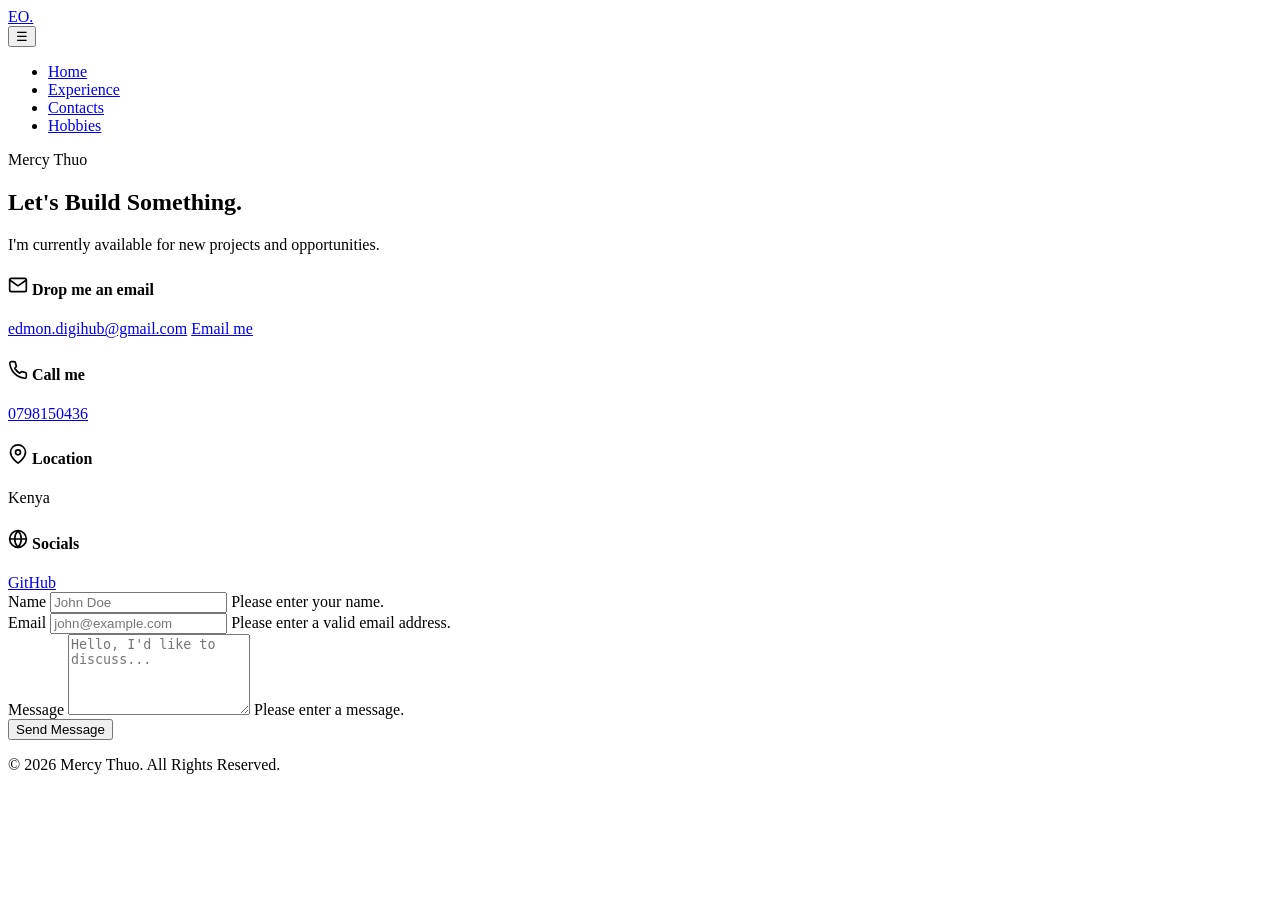
==== contacts.html @ 96110d93 "Copy portfolio page contacts.html" ====
<!DOCTYPE html>
<html lang="en" data-theme="light">

<head>
    <meta charset="UTF-8">
    <meta name="viewport" content="width=device-width, initial-scale=1.0">
   <title>Contacts</title>
    <link rel="stylesheet" href="style.css">
   </head>
        <body>
            <header>
        <nav>
            <!-- LOGO -->
            <div class="logo">
                <a href="index.html">EO.</a>
            </div>

            <!-- DESKTOP NAVIGATION -->
            <button class="menu-button" aria-label="Toggle navigation menu" aria-expanded="false">&#9776;</button>
            <ul class="nav-links">
                <li><a href="index.html">Home</a></li>

                <li><a href="experience.html">Experience</a></li>

                <li><a href="contacts.html">Contacts</a></li>
                <li><a href="hobbies.html">Hobbies</a></li>
            </ul>

        </nav>
    </header>
    <div class="site-name-banner" aria-label="Mercy Thuo">
        <p>Mercy Thuo</p>
    </div>

        <section id="contact" class="contact">
            <div class="section-header">
                <h2>Let's Build Something.</h2>
                <p>I'm currently available for new projects and opportunities.</p>
            </div>

            <div class="contact-container">
                <!-- CONTACT INFO -->
                <div class="contact-info">
                    <div class="info-card">
                        <h4>
                            <svg width="20" height="20" viewBox="0 0 24 24" fill="none" stroke="currentColor" stroke-width="2" stroke-linecap="round" stroke-linejoin="round"><path d="M4 4h16c1.1 0 2 .9 2 2v12c0 1.1-.9 2-2 2H4c-1.1 0-2-.9-2-2V6c0-1.1.9-2 2-2z"></path><polyline points="22,6 12,13 2,6"></polyline></svg>
                            Drop me an email
                        </h4>
                        <a href="mailto:edmon.digihub@gmail.com" class="contact-link">edmon.digihub@gmail.com</a>
                        <a href="mailto:edmon.digihub@gmail.com" class="btn btn-primary email-me">Email me</a>
                    </div>
                    <div class="info-card">
                        <h4>
                            <svg width="20" height="20" viewBox="0 0 24 24" fill="none" stroke="currentColor" stroke-width="2" stroke-linecap="round" stroke-linejoin="round"><path d="M22 16.92v3a2 2 0 0 1-2.18 2 19.79 19.79 0 0 1-8.63-3.07 19.5 19.5 0 0 1-6-6 19.79 19.79 0 0 1-3.07-8.67A2 2 0 0 1 4.11 2h3a2 2 0 0 1 2 1.72 12.84 12.84 0 0 0 .7 2.81 2 2 0 0 1-.45 2.11L8.09 9.91a16 16 0 0 0 6 6l1.27-1.27a2 2 0 0 1 2.11-.45 12.84 12.84 0 0 0 2.81.7A2 2 0 0 1 22 16.92z"></path></svg>
                            Call me
                        </h4>
                        <a href="tel:+254798150436" class="contact-link">0798150436</a>
                    </div>
                    <div class="info-card">
                        <h4>
                            <svg width="20" height="20" viewBox="0 0 24 24" fill="none" stroke="currentColor" stroke-width="2" stroke-linecap="round" stroke-linejoin="round"><path d="M21 10c0 7-9 13-9 13s-9-6-9-13a9 9 0 0 1 18 0z"></path><circle cx="12" cy="10" r="3"></circle></svg>
                            Location
                        </h4>
                        <p class="contact-text">Kenya</p>
                    </div>
                    <div class="info-card">
                        <h4>
                            <svg width="20" height="20" viewBox="0 0 24 24" fill="none" stroke="currentColor" stroke-width="2" stroke-linecap="round" stroke-linejoin="round"><circle cx="12" cy="12" r="10"></circle><line x1="2" y1="12" x2="22" y2="12"></line><path d="M12 2a15.3 15.3 0 0 1 4 10 15.3 15.3 0 0 1-4 10 15.3 15.3 0 0 1-4-10 15.3 15.3 0 0 1 4-10z"></path></svg>
                            Socials
                        </h4>
                        <div class="social-links">
                            <a href="https://github.com/edm-ond" target="_blank" rel="noopener noreferrer">GitHub</a>

                        </div>
                    </div>
                </div>

                <!-- CONTACT FORM -->
                <div class="contact-form-container">
                    <form id="contact-form" class="contact-form" novalidate>
                        <div class="form-group">
                            <label for="name">Name</label>
                            <input type="text" id="name" name="name" required placeholder="John Doe">
                            <span class="error-msg" id="name-error">Please enter your name.</span>
                        </div>
                        <div class="form-group">
                            <label for="email">Email</label>
                            <input type="email" id="email" name="email" required placeholder="john@example.com">
                            <span class="error-msg" id="email-error">Please enter a valid email address.</span>
                        </div>
                        <div class="form-group">
                            <label for="message">Message</label>
                            <textarea id="message" name="message" rows="5" required placeholder="Hello, I'd like to discuss..."></textarea>
                            <span class="error-msg" id="message-error">Please enter a message.</span>
                        </div>
                        <button type="submit" class="btn btn-primary">Send Message</button>
                        <p id="form-status" class="form-status"></p>
                    </form>
                </div>
            </div>
             </section>

    <footer>
        <div class="footer-bottom">
            <p>&copy; 2026 Mercy Thuo. All Rights Reserved.</p>
        </div>
    </footer>

             <script src="script.js"></script>
             </body>
</html>
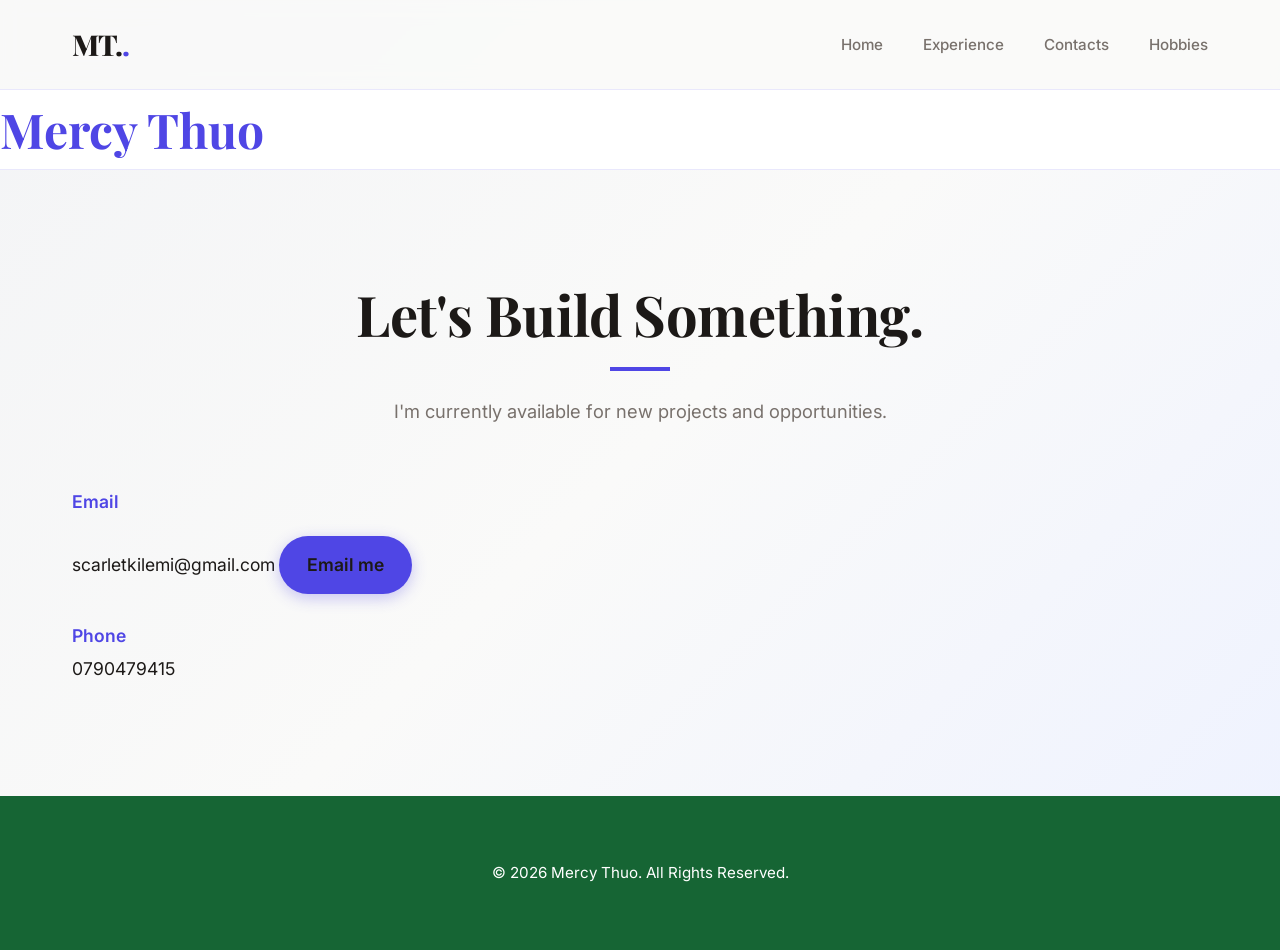
==== commit b88fcb01: "Personalize Mercy portfolio" ====
--- a/contacts.html
+++ b/contacts.html
@@ -12,7 +12,7 @@
         <nav>
             <!-- LOGO -->
             <div class="logo">
-                <a href="index.html">EO.</a>
+                <a href="index.html">MT.</a>
             </div>
 
             <!-- DESKTOP NAVIGATION -->
@@ -42,60 +42,14 @@
                 <!-- CONTACT INFO -->
                 <div class="contact-info">
                     <div class="info-card">
-                        <h4>
-                            <svg width="20" height="20" viewBox="0 0 24 24" fill="none" stroke="currentColor" stroke-width="2" stroke-linecap="round" stroke-linejoin="round"><path d="M4 4h16c1.1 0 2 .9 2 2v12c0 1.1-.9 2-2 2H4c-1.1 0-2-.9-2-2V6c0-1.1.9-2 2-2z"></path><polyline points="22,6 12,13 2,6"></polyline></svg>
-                            Drop me an email
-                        </h4>
-                        <a href="mailto:edmon.digihub@gmail.com" class="contact-link">edmon.digihub@gmail.com</a>
-                        <a href="mailto:edmon.digihub@gmail.com" class="btn btn-primary email-me">Email me</a>
+                        <h4>Email</h4>
+                        <a href="mailto:scarletkilemi@gmail.com" class="contact-link">scarletkilemi@gmail.com</a>
+                        <a href="mailto:scarletkilemi@gmail.com" class="btn btn-primary email-me">Email me</a>
                     </div>
                     <div class="info-card">
-                        <h4>
-                            <svg width="20" height="20" viewBox="0 0 24 24" fill="none" stroke="currentColor" stroke-width="2" stroke-linecap="round" stroke-linejoin="round"><path d="M22 16.92v3a2 2 0 0 1-2.18 2 19.79 19.79 0 0 1-8.63-3.07 19.5 19.5 0 0 1-6-6 19.79 19.79 0 0 1-3.07-8.67A2 2 0 0 1 4.11 2h3a2 2 0 0 1 2 1.72 12.84 12.84 0 0 0 .7 2.81 2 2 0 0 1-.45 2.11L8.09 9.91a16 16 0 0 0 6 6l1.27-1.27a2 2 0 0 1 2.11-.45 12.84 12.84 0 0 0 2.81.7A2 2 0 0 1 22 16.92z"></path></svg>
-                            Call me
-                        </h4>
-                        <a href="tel:+254798150436" class="contact-link">0798150436</a>
+                        <h4>Phone</h4>
+                        <a href="tel:0790479415" class="contact-link">0790479415</a>
                     </div>
-                    <div class="info-card">
-                        <h4>
-                            <svg width="20" height="20" viewBox="0 0 24 24" fill="none" stroke="currentColor" stroke-width="2" stroke-linecap="round" stroke-linejoin="round"><path d="M21 10c0 7-9 13-9 13s-9-6-9-13a9 9 0 0 1 18 0z"></path><circle cx="12" cy="10" r="3"></circle></svg>
-                            Location
-                        </h4>
-                        <p class="contact-text">Kenya</p>
-                    </div>
-                    <div class="info-card">
-                        <h4>
-                            <svg width="20" height="20" viewBox="0 0 24 24" fill="none" stroke="currentColor" stroke-width="2" stroke-linecap="round" stroke-linejoin="round"><circle cx="12" cy="12" r="10"></circle><line x1="2" y1="12" x2="22" y2="12"></line><path d="M12 2a15.3 15.3 0 0 1 4 10 15.3 15.3 0 0 1-4 10 15.3 15.3 0 0 1-4-10 15.3 15.3 0 0 1 4-10z"></path></svg>
-                            Socials
-                        </h4>
-                        <div class="social-links">
-                            <a href="https://github.com/edm-ond" target="_blank" rel="noopener noreferrer">GitHub</a>
-
-                        </div>
-                    </div>
-                </div>
-
-                <!-- CONTACT FORM -->
-                <div class="contact-form-container">
-                    <form id="contact-form" class="contact-form" novalidate>
-                        <div class="form-group">
-                            <label for="name">Name</label>
-                            <input type="text" id="name" name="name" required placeholder="John Doe">
-                            <span class="error-msg" id="name-error">Please enter your name.</span>
-                        </div>
-                        <div class="form-group">
-                            <label for="email">Email</label>
-                            <input type="email" id="email" name="email" required placeholder="john@example.com">
-                            <span class="error-msg" id="email-error">Please enter a valid email address.</span>
-                        </div>
-                        <div class="form-group">
-                            <label for="message">Message</label>
-                            <textarea id="message" name="message" rows="5" required placeholder="Hello, I'd like to discuss..."></textarea>
-                            <span class="error-msg" id="message-error">Please enter a message.</span>
-                        </div>
-                        <button type="submit" class="btn btn-primary">Send Message</button>
-                        <p id="form-status" class="form-status"></p>
-                    </form>
                 </div>
             </div>
              </section>
--- a/style.css
+++ b/style.css
@@ -0,0 +1,825 @@
+/* =========================================
+   MERCY THUO | NEW PREMIUM LOOK
+========================================= */
+
+@import url('https://fonts.googleapis.com/css2?family=Inter:wght@400;500;600&family=Playfair+Display:wght@600;700;800&display=swap');
+
+/* =========================================
+   ROOT VARIABLES (THEMING)
+========================================= */
+:root {
+    /* Indigo / Violet Theme Colors */
+    --primary: #4F46E5; /* Indigo 600 */
+    --primary-dark: #3730A3; /* Indigo 800 */
+    --primary-light: #818CF8; /* Indigo 400 */
+    --cyan: #F43F5E; /* Rose accent */
+
+    /* Light Theme (Default) */
+    --background: #FAFAF9; /* Warm off-white */
+    --background-grad: linear-gradient(135deg, #F3F4F6 0%, #FAFAF9 50%, #EEF2FF 100%);
+    --surface: #FFFFFF;
+    --surface-light: #F5F5F4;
+    --text: #1C1917; /* Very dark stone */
+    --text-muted: #78716C;
+    --border: transparent; /* Removing hard borders for a cleaner look */
+    --shadow-sm: 0 4px 20px rgba(0,0,0,0.03);
+    --shadow-md: 0 8px 30px rgba(0,0,0,0.06);
+    --shadow-lg: 0 15px 40px rgba(0,0,0,0.08);
+
+    /* Misc */
+    --radius: 16px;
+}
+
+[data-theme="dark"] {
+    /* Deep rich dark theme */
+    --background: #09090B; /* Zinc 950 */
+    --background-grad: linear-gradient(135deg, #18181B 0%, #09090B 50%, #1E1B4B 100%);
+    --surface: #18181B; /* Zinc 900 */
+    --surface-light: #27272A; /* Zinc 800 */
+    --text: #FAFAFA;
+    --text-muted: #A1A1AA;
+    --border: transparent;
+    --shadow-sm: 0 4px 20px rgba(0,0,0,0.4);
+    --shadow-md: 0 8px 30px rgba(0,0,0,0.6);
+    --shadow-lg: 0 15px 40px rgba(0,0,0,0.8);
+}
+
+/* =========================================
+   RESET & BASE
+========================================= */
+* {
+    margin: 0;
+    padding: 0;
+    box-sizing: border-box;
+}
+
+button:focus {
+    outline: none;
+}
+
+html {
+    scroll-behavior: auto;
+    scroll-padding-top: 90px;
+}
+
+body {
+    font-family: 'Inter', sans-serif;
+    background-color: var(--background);
+    background-image: var(--background-grad);
+    background-attachment: fixed;
+    color: var(--text);
+    line-height: 1.7;
+}
+
+img {
+    max-width: 100%;
+    display: block;
+}
+
+ul {
+    list-style: none;
+}
+
+a {
+    text-decoration: none;
+    color: inherit;
+}
+
+/* =========================================
+   TYPOGRAPHY
+========================================= */
+h1, h2, h3, h4, h5, h6 {
+    font-family: 'Playfair Display', serif; /* Elegant Serif for headings */
+    font-weight: 700;
+    line-height: 1.15;
+    color: var(--text);
+}
+
+.section-header {
+    margin-bottom: 4rem;
+    text-align: center;
+}
+
+.section-header h2 {
+    font-size: clamp(2.5rem, 5vw, 3.5rem);
+    letter-spacing: -0.01em;
+}
+
+.section-header h2::after {
+    content: "";
+    display: block;
+    width: 60px;
+    height: 4px;
+    background: var(--primary);
+    margin: 20px auto 0;
+}
+
+.section-header p {
+    color: var(--text-muted);
+    margin-top: 1.5rem;
+    font-size: 1.15rem;
+    line-height: 1.8;
+}
+
+/* =========================================
+   BUTTONS
+========================================= */
+.btn {
+    display: inline-flex;
+    align-items: center;
+    justify-content: center;
+    padding: 14px 28px;
+    border-radius: 999px; /* Pill shaped buttons */
+    font-weight: 600;
+    font-size: 0.95rem;
+    cursor: pointer;
+    border: none;
+}
+
+.btn-primary {
+    background-color: var(--primary);
+    color: #FFFFFF;
+    box-shadow: 0 4px 15px rgba(79, 70, 229, 0.3);
+}
+
+.btn-outline {
+    background-color: var(--surface);
+    color: var(--text);
+    box-shadow: var(--shadow-sm);
+}
+
+.btn-text {
+    background-color: transparent;
+    color: var(--primary);
+    padding: 14px 20px;
+}
+
+.btn-small {
+    padding: 10px 20px;
+    font-size: 0.85rem;
+    border-radius: 999px;
+    background-color: var(--primary);
+    color: #FFFFFF;
+}
+
+.btn-small.btn-outline {
+    background-color: var(--surface-light);
+    color: var(--text);
+}
+
+/* =========================================
+   HEADER & NAVIGATION
+========================================= */
+header {
+    position: sticky;
+    top: 0;
+    z-index: 1000;
+    background-color: rgba(250, 250, 249, 0.9);
+    backdrop-filter: blur(10px);
+}
+
+[data-theme="dark"] header {
+    background-color: rgba(9, 9, 11, 0.9);
+}
+
+nav {
+    max-width: 1200px;
+    margin: 0 auto;
+    padding: 1.25rem 2rem;
+    display: flex;
+    justify-content: space-between;
+    align-items: center;
+}
+
+.logo a {
+    font-family: 'Playfair Display', serif;
+    font-size: 1.8rem;
+    font-weight: 800;
+    letter-spacing: -0.05em;
+    color: var(--text);
+}
+
+.logo a::after {
+    content: ".";
+    color: var(--primary);
+}
+
+.nav-links {
+    display: flex;
+    align-items: center;
+    gap: 2.5rem;
+}
+
+.nav-links a {
+    font-size: 0.95rem;
+    font-weight: 500;
+    color: var(--text-muted);
+}
+
+.nav-links a.active {
+    color: var(--primary);
+    font-weight: 600;
+}
+
+.nav-download-btn {
+    padding: 10px 20px;
+    background-color: var(--primary);
+    border-radius: 999px;
+    color: #FFF !important;
+}
+
+.nav-controls {
+    display: flex;
+    align-items: center;
+    gap: 1.5rem;
+}
+
+.theme-toggle {
+    background: transparent;
+    border: none;
+    font-size: 1.25rem;
+    cursor: pointer;
+    color: var(--text);
+    display: flex;
+    align-items: center;
+    justify-content: center;
+    width: 40px;
+    height: 40px;
+}
+
+.menu-button {
+    display: none;
+    background: transparent;
+    border: none;
+    color: var(--text);
+    font-size: 1.5rem;
+    cursor: pointer;
+}
+
+
+/* =========================================
+   SITE NAME BANNER
+========================================= */
+.site-name-banner {
+    overflow: hidden;
+    white-space: nowrap;
+    padding: 0.75rem 0;
+    background-color: var(--surface);
+    border-top: 1px solid rgba(79, 70, 229, 0.12);
+    border-bottom: 1px solid rgba(79, 70, 229, 0.12);
+}
+
+.site-name-banner p {
+    display: inline-block;
+    margin: 0;
+    font-family: 'Playfair Display', serif;
+    font-size: 48px;
+    font-weight: 700;
+    line-height: 1.15;
+    color: var(--primary);
+    animation: name-slide 10s ease-in-out infinite alternate;
+}
+
+@keyframes name-slide {
+    from { transform: translateX(0); }
+    to { transform: translateX(calc(100vw - 100%)); }
+}
+
+/* =========================================
+   HOBBIES PAGE
+========================================= */
+.hobbies-page {
+    background-color: #eaf6ff;
+    background-image: none;
+}
+
+.hobbies-content {
+    max-width: 760px;
+    margin: 0 auto;
+    padding: 2.5rem;
+    background: rgba(255, 255, 255, 0.78);
+    border-radius: var(--radius);
+    box-shadow: var(--shadow-sm);
+}
+
+.hobbies-content h2 {
+    margin-top: 2rem;
+    font-size: 1.5rem;
+}
+
+.hobbies-content h2:first-child { margin-top: 0; }
+
+.hobby-list {
+    margin: 1rem 0 0;
+    padding-left: 1.5rem;
+}
+
+.hobby-list li { margin-bottom: 0.85rem; }
+.hobby-list-ordered { list-style: decimal; }
+.hobby-list-unordered { list-style: disc; }
+.suggestion-label, .hobby-note { color: var(--text-muted); font-family: 'Inter', sans-serif; font-size: 0.95rem; }
+.hobby-note { margin-top: 0.75rem; }
+.email-me { margin-top: 1rem; }
+
+@media (prefers-reduced-motion: reduce) {
+    .site-name-banner p { animation: none; }
+}
+
+/* =========================================
+   LAYOUT SECTIONS
+========================================= */
+section {
+    max-width: 1200px;
+    margin: 0 auto;
+    padding: 7rem 2rem;
+}
+
+/* =========================================
+   HERO SECTION
+========================================= */
+.hero {
+    display: flex;
+    flex-direction: row-reverse;
+    align-items: center;
+    justify-content: space-between;
+    gap: 5rem;
+    min-height: calc(100vh - 90px);
+}
+
+.hero-content {
+    flex: 1;
+    max-width: 600px;
+}
+
+.greeting {
+    font-size: 1.1rem;
+    font-weight: 600;
+    color: var(--primary);
+    margin-bottom: 1rem;
+    letter-spacing: 0.1em;
+    text-transform: uppercase;
+}
+
+.hero-content h1 {
+    font-size: clamp(3rem, 6vw, 4.5rem);
+    letter-spacing: -0.02em;
+    margin-bottom: 1.5rem;
+}
+
+.hero-content h2 {
+    font-family: 'Inter', sans-serif;
+    font-size: clamp(1.2rem, 2.5vw, 1.5rem);
+    font-weight: 400;
+    color: var(--text-muted);
+    margin-bottom: 1.5rem;
+}
+
+.hero-content .summary {
+    font-size: 1.1rem;
+    color: var(--text-muted);
+    margin-bottom: 3rem;
+    line-height: 1.8;
+}
+
+.hero-buttons {
+    display: flex;
+    flex-wrap: wrap;
+    gap: 1.25rem;
+    align-items: center;
+}
+
+.hero-image {
+    flex: 1;
+    display: flex;
+    justify-content: center;
+    align-items: center;
+}
+
+.hero-image img {
+    width: 100%;
+    max-width: 420px;
+    aspect-ratio: 1;
+    object-fit: cover;
+    border-radius: 999px; /* Perfect circle for the portrait */
+    box-shadow: var(--shadow-lg);
+}
+
+/* =========================================
+   ABOUT SECTION
+========================================= */
+.about-content {
+    max-width: 800px;
+    margin: 0 auto;
+    text-align: center;
+    font-size: 1.25rem;
+    color: var(--text);
+    line-height: 1.9;
+}
+
+.about-content p {
+    margin-bottom: 2rem;
+}
+
+/* =========================================
+   SKILLS SECTION
+========================================= */
+.skills-container {
+    display: grid;
+    grid-template-columns: repeat(auto-fit, minmax(260px, 1fr));
+    gap: 2.5rem;
+}
+
+.skill-card {
+    background-color: var(--surface);
+    padding: 2.5rem;
+    border-radius: var(--radius);
+    box-shadow: var(--shadow-sm);
+}
+
+.skill-card h3 {
+    font-size: 1.4rem;
+    margin-bottom: 1.5rem;
+}
+
+.skill-list li {
+    color: var(--text-muted);
+    margin-bottom: 1rem;
+    padding-left: 1.5rem;
+    position: relative;
+    font-weight: 500;
+}
+
+.skill-list li::before {
+    content: "•";
+    position: absolute;
+    left: 0;
+    color: var(--primary);
+    font-weight: bold;
+    font-size: 1.2rem;
+    line-height: 1.2;
+}
+
+/* =========================================
+   EXPERIENCE & EDUCATION CARDS
+========================================= */
+.timeline {
+    display: grid;
+    grid-template-columns: 1fr;
+    gap: 2.5rem;
+    max-width: 800px;
+    margin: 0 auto;
+}
+
+.timeline-item {
+    background-color: var(--surface);
+    padding: 3rem;
+    border-radius: var(--radius);
+    box-shadow: var(--shadow-sm);
+    text-align: center;
+}
+
+.timeline-dot {
+    display: none;
+}
+
+.timeline-content h3 {
+    font-size: 1.5rem;
+    margin-bottom: 0.5rem;
+}
+
+.timeline-date {
+    display: inline-block;
+    font-size: 0.85rem;
+    font-weight: 600;
+    color: var(--primary);
+    margin-bottom: 1.5rem;
+    text-transform: uppercase;
+    letter-spacing: 0.05em;
+}
+
+.timeline-content p {
+    color: var(--text-muted);
+}
+
+.institution {
+    font-family: 'Playfair Display', serif;
+    font-size: 1.2rem;
+    color: var(--text);
+    margin-bottom: 1rem;
+}
+
+.placeholder-item {
+    opacity: 0.6;
+}
+
+/* =========================================
+   PROJECTS SECTION
+========================================= */
+.projects-container {
+    display: grid;
+    grid-template-columns: repeat(auto-fit, minmax(340px, 1fr));
+    gap: 3rem;
+}
+
+.project-card {
+    background-color: var(--surface);
+    border-radius: var(--radius);
+    overflow: hidden;
+    display: flex;
+    flex-direction: column;
+    box-shadow: var(--shadow-sm);
+}
+
+.project-image {
+    width: 100%;
+    height: 240px;
+    background-color: var(--surface-light);
+}
+
+.project-image img {
+    width: 100%;
+    height: 100%;
+    object-fit: cover;
+}
+
+.project-info {
+    padding: 2.5rem;
+    flex: 1;
+    display: flex;
+    flex-direction: column;
+}
+
+.project-info h3 {
+    font-size: 1.8rem;
+    margin-bottom: 1rem;
+}
+
+.project-desc {
+    color: var(--text-muted);
+    margin-bottom: 2rem;
+    flex: 1;
+    line-height: 1.7;
+}
+
+.project-tech, .project-role {
+    font-size: 0.9rem;
+    color: var(--text);
+    margin-bottom: 0.75rem;
+}
+
+.project-tech strong, .project-role strong {
+    color: var(--primary);
+}
+
+.project-links {
+    margin-top: 2rem;
+    display: flex;
+    gap: 1rem;
+}
+
+/* =========================================
+   CERTIFICATIONS
+========================================= */
+.cert-container {
+    display: grid;
+    grid-template-columns: repeat(auto-fit, minmax(300px, 1fr));
+    gap: 2rem;
+}
+
+.cert-item {
+    background-color: var(--surface);
+    padding: 2.5rem;
+    border-radius: var(--radius);
+    box-shadow: var(--shadow-sm);
+    text-align: center;
+}
+
+.cert-item h3 {
+    font-size: 1.3rem;
+    margin-bottom: 0.75rem;
+}
+
+.cert-issuer {
+    color: var(--text-muted);
+    font-size: 1rem;
+    margin-bottom: 1.5rem;
+}
+
+.cert-date {
+    display: inline-block;
+    padding: 6px 12px;
+    background-color: var(--surface-light);
+    border-radius: 999px;
+    font-size: 0.85rem;
+    color: var(--text);
+    font-weight: 600;
+}
+
+/* =========================================
+   CONTACT SECTION
+========================================= */
+.contact-container {
+    display: grid;
+    grid-template-columns: 1fr 1.2fr;
+    gap: 5rem;
+}
+
+.contact-info {
+    display: grid;
+    grid-template-columns: 1fr;
+    gap: 2rem;
+}
+
+.info-card {
+    background-color: transparent;
+    padding: 0;
+}
+
+.info-card h4 {
+    color: var(--primary);
+    margin-bottom: 0.5rem;
+    font-size: 1.1rem;
+    font-family: 'Inter', sans-serif;
+    font-weight: 600;
+    display: flex;
+    align-items: center;
+    gap: 0.5rem;
+}
+
+.info-card p, .info-card a {
+    color: var(--text);
+    font-size: 1.1rem;
+}
+
+.social-links {
+    display: flex;
+    gap: 1.5rem;
+    flex-wrap: wrap;
+    margin-top: 0.5rem;
+}
+
+.social-links a {
+    font-weight: 500;
+}
+
+.contact-form {
+    background-color: var(--surface);
+    padding: 3rem;
+    border-radius: var(--radius);
+    box-shadow: var(--shadow-sm);
+}
+
+.form-group {
+    margin-bottom: 1.5rem;
+}
+
+.form-group label {
+    display: block;
+    margin-bottom: 0.5rem;
+    font-weight: 500;
+    font-size: 0.95rem;
+}
+
+.form-group input,
+.form-group textarea {
+    width: 100%;
+    padding: 14px 18px;
+    background-color: var(--surface-light);
+    border: none;
+    border-radius: 12px;
+    color: var(--text);
+    font-family: inherit;
+    font-size: 1rem;
+}
+
+.error-msg {
+    display: none;
+    color: #ef4444;
+    font-size: 0.85rem;
+    margin-top: 0.5rem;
+}
+
+/* Show validation errors when the script adds .error to a field group */
+.form-group.error .error-msg {
+    display: block;
+}
+
+.form-group.error input,
+.form-group.error textarea {
+    outline: 2px solid #ef4444;
+    outline-offset: 2px;
+}
+
+.form-status {
+    margin-top: 1rem;
+    font-weight: 500;
+    font-size: 0.95rem;
+}
+
+/* =========================================
+   FOOTER
+========================================= */
+footer {
+    background-color: #166534;
+    padding: 4rem 2rem;
+}
+
+.footer-bottom {
+    max-width: 1200px;
+    margin: 0 auto;
+    text-align: center;
+    color: #ffffff;
+    font-size: 0.95rem;
+}
+
+.footer-bottom a {
+    color: #ffffff;
+}
+
+/* =========================================
+   RESPONSIVE DESIGN
+========================================= */
+@media (max-width: 1024px) {
+    .hero {
+        gap: 3rem;
+    }
+    .contact-container {
+        grid-template-columns: 1fr;
+        gap: 4rem;
+    }
+}
+
+@media (max-width: 768px) {
+    .menu-button {
+        display: block;
+    }
+
+    .nav-links {
+        position: fixed;
+        top: 73px;
+        left: 0;
+        width: 100%;
+        background-color: var(--surface);
+        flex-direction: column;
+        align-items: center;
+        padding: 3rem 2rem;
+        gap: 2rem;
+        box-shadow: var(--shadow-md);
+        display: none;
+        z-index: 999;
+    }
+
+    .nav-links.active {
+        display: flex;
+    }
+
+    .hero {
+        flex-direction: column-reverse;
+
+        text-align: center;
+        padding-top: 2rem;
+    }
+
+    .hero-content {
+        max-width: 100%;
+    }
+
+    .hero-buttons {
+        justify-content: center;
+    }
+
+    .contact-info {
+        text-align: center;
+    }
+
+    .social-links {
+        justify-content: center;
+    }
+}
+
+@media (max-width: 480px) {
+    section {
+        padding: 4rem 1.5rem;
+    }
+
+    .hero-image img {
+        max-width: 260px;
+    }
+
+    .timeline-item, .project-info, .contact-form, .skill-card, .cert-item {
+        padding: 1.5rem;
+    }
+
+    /* Force all grids to a single column on very small phones to prevent horizontal scrolling */
+    .projects-container,
+    .skills-container,
+    .cert-container,
+    .contact-container {
+        grid-template-columns: 1fr;
+    }
+}
+
+@media (max-width: 768px) {
+    .site-name-banner p { font-size: 2rem; }
+    .hobbies-content { padding: 1.75rem; }
+}
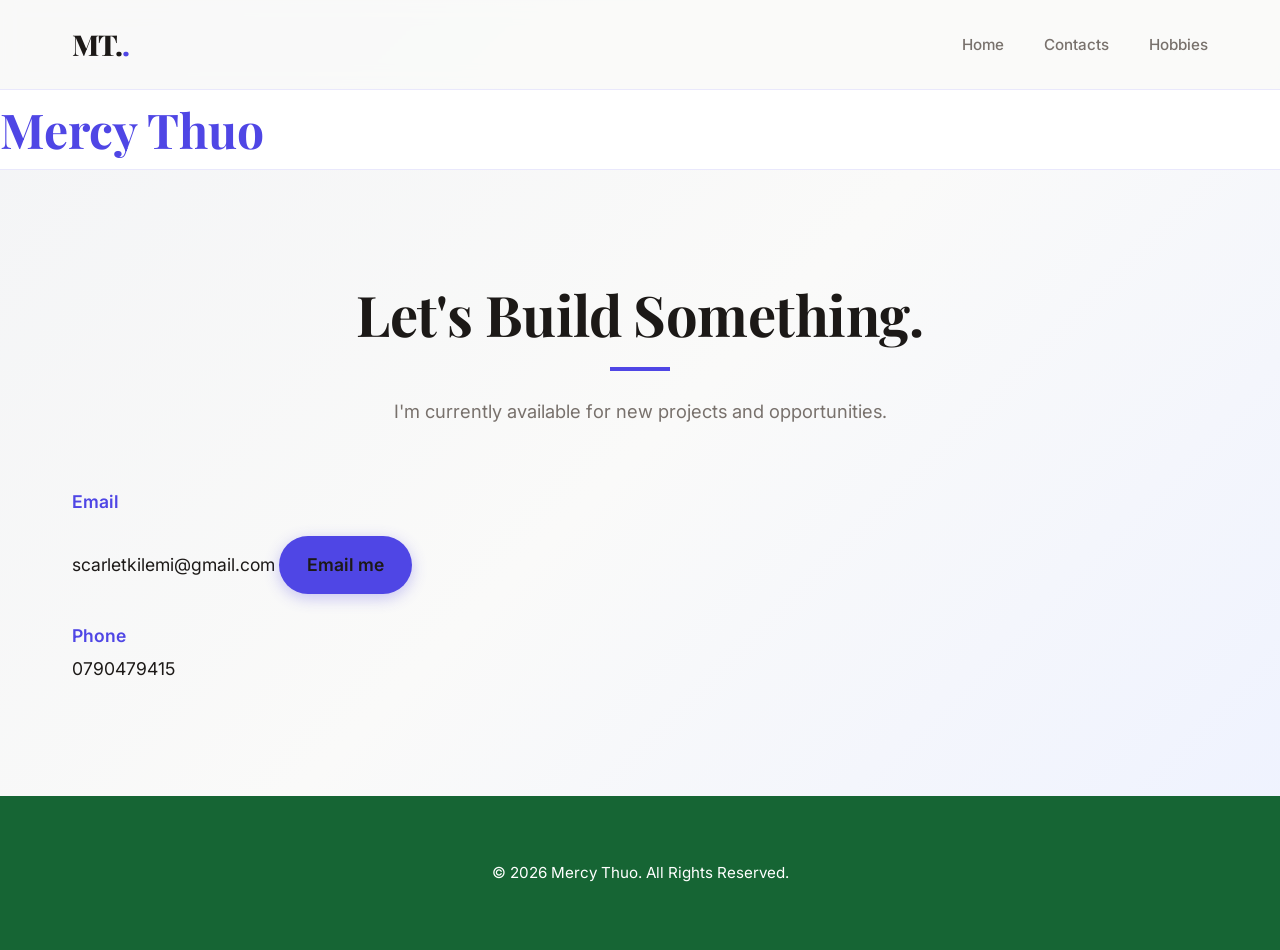
==== commit 80761794: "Remove experience links from portfolio" ====
--- a/contacts.html
+++ b/contacts.html
@@ -20,7 +20,6 @@
             <ul class="nav-links">
                 <li><a href="index.html">Home</a></li>
 
-                <li><a href="experience.html">Experience</a></li>
 
                 <li><a href="contacts.html">Contacts</a></li>
                 <li><a href="hobbies.html">Hobbies</a></li>
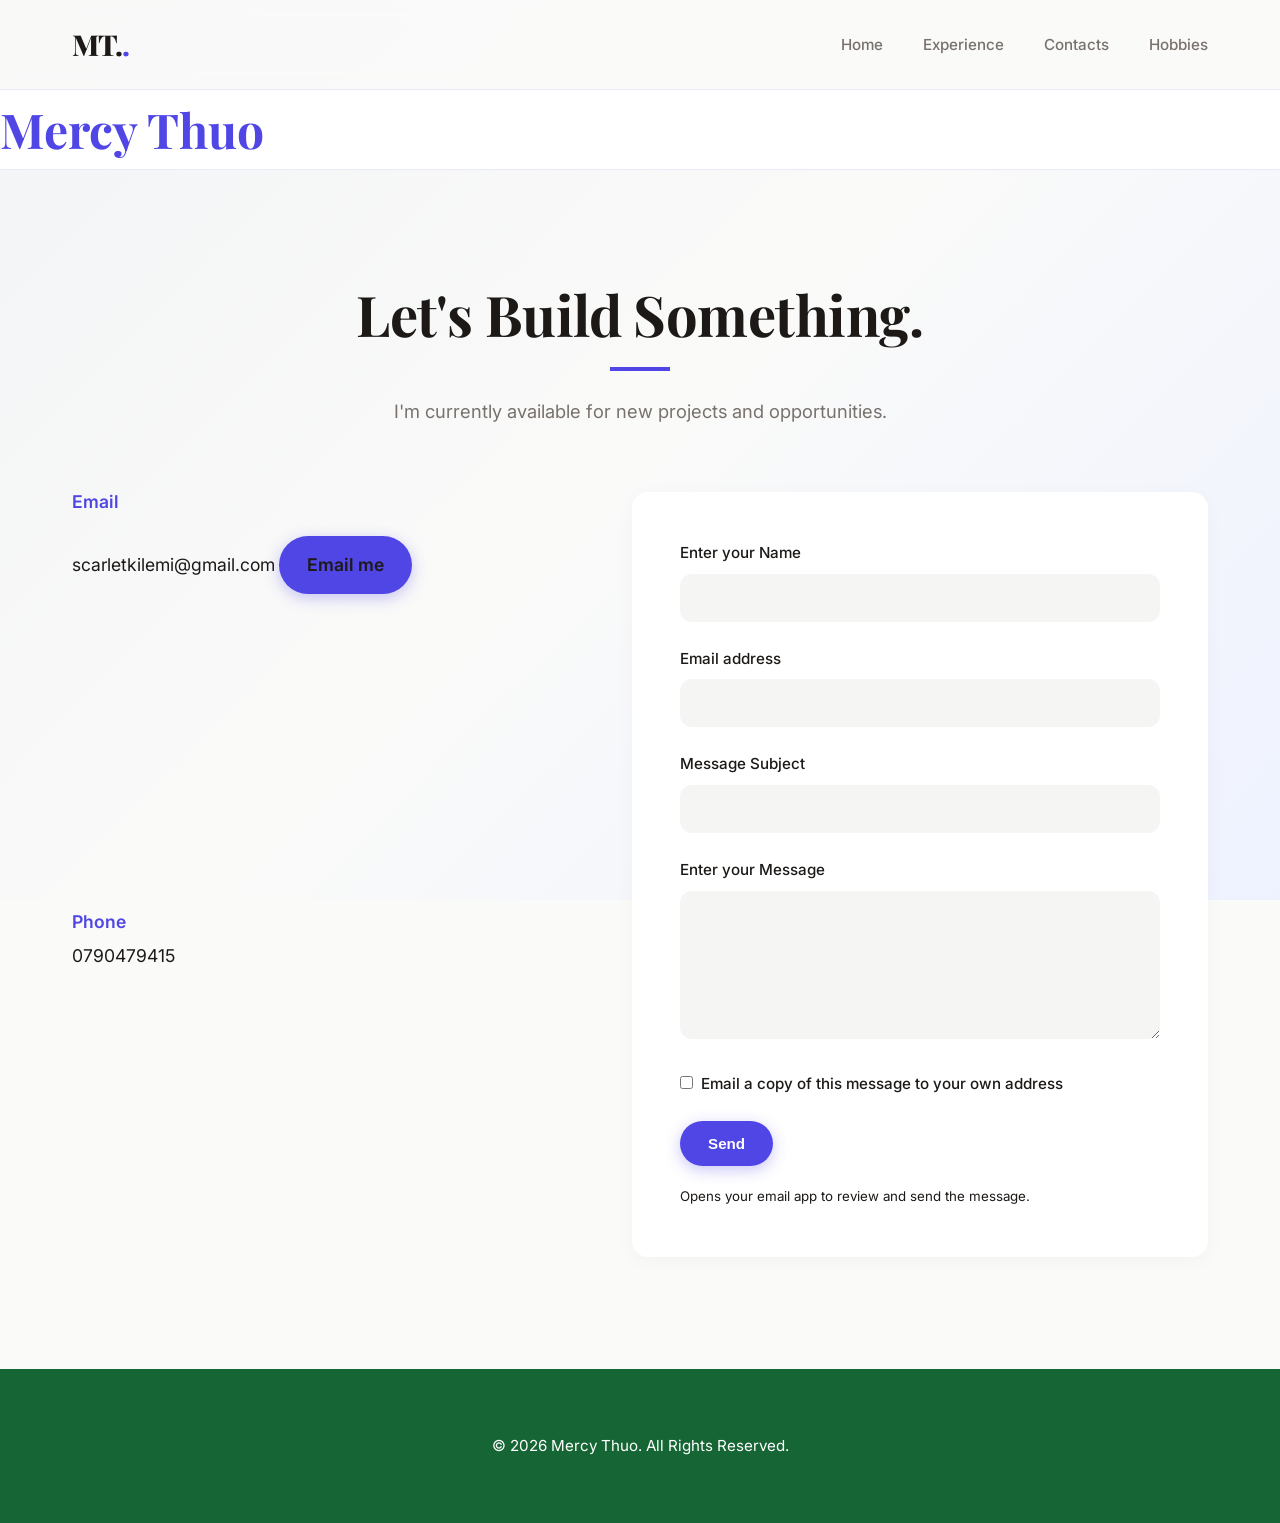
==== commit cb25c79e: "Add contact form and web programming experience" ====
--- a/contacts.html
+++ b/contacts.html
@@ -21,6 +21,7 @@
                 <li><a href="index.html">Home</a></li>
 
 
+                <li><a href="experience.html">Experience</a></li>
                 <li><a href="contacts.html">Contacts</a></li>
                 <li><a href="hobbies.html">Hobbies</a></li>
             </ul>
@@ -50,6 +51,16 @@
                         <a href="tel:0790479415" class="contact-link">0790479415</a>
                     </div>
                 </div>
+                <form id="message-form" class="contact-form">
+                    <div class="form-group"><label for="sender-name">Enter your Name</label><input id="sender-name" name="sender_name" type="text" autocomplete="name" required></div>
+                    <div class="form-group"><label for="sender-email">Email address</label><input id="sender-email" name="sender_email" type="email" autocomplete="email" required></div>
+                    <div class="form-group"><label for="message-subject">Message Subject</label><input id="message-subject" name="subject" type="text" required></div>
+                    <div class="form-group"><label for="message-body">Enter your Message</label><textarea id="message-body" name="message" rows="6" required></textarea></div>
+                    <div class="form-group"><label><input type="checkbox" name="copy" style="width:auto; margin-right:0.5rem">Email a copy of this message to your own address</label></div>
+                    <button type="submit" class="btn btn-primary">Send</button>
+                    <p id="message-status" class="form-status" role="status" aria-live="polite"></p>
+                    <p><small>Opens your email app to review and send the message.</small></p>
+                </form>
             </div>
              </section>
 
@@ -60,5 +71,6 @@
     </footer>
 
              <script src="script.js"></script>
+             <script src="contact-form.js"></script>
              </body>
 </html>
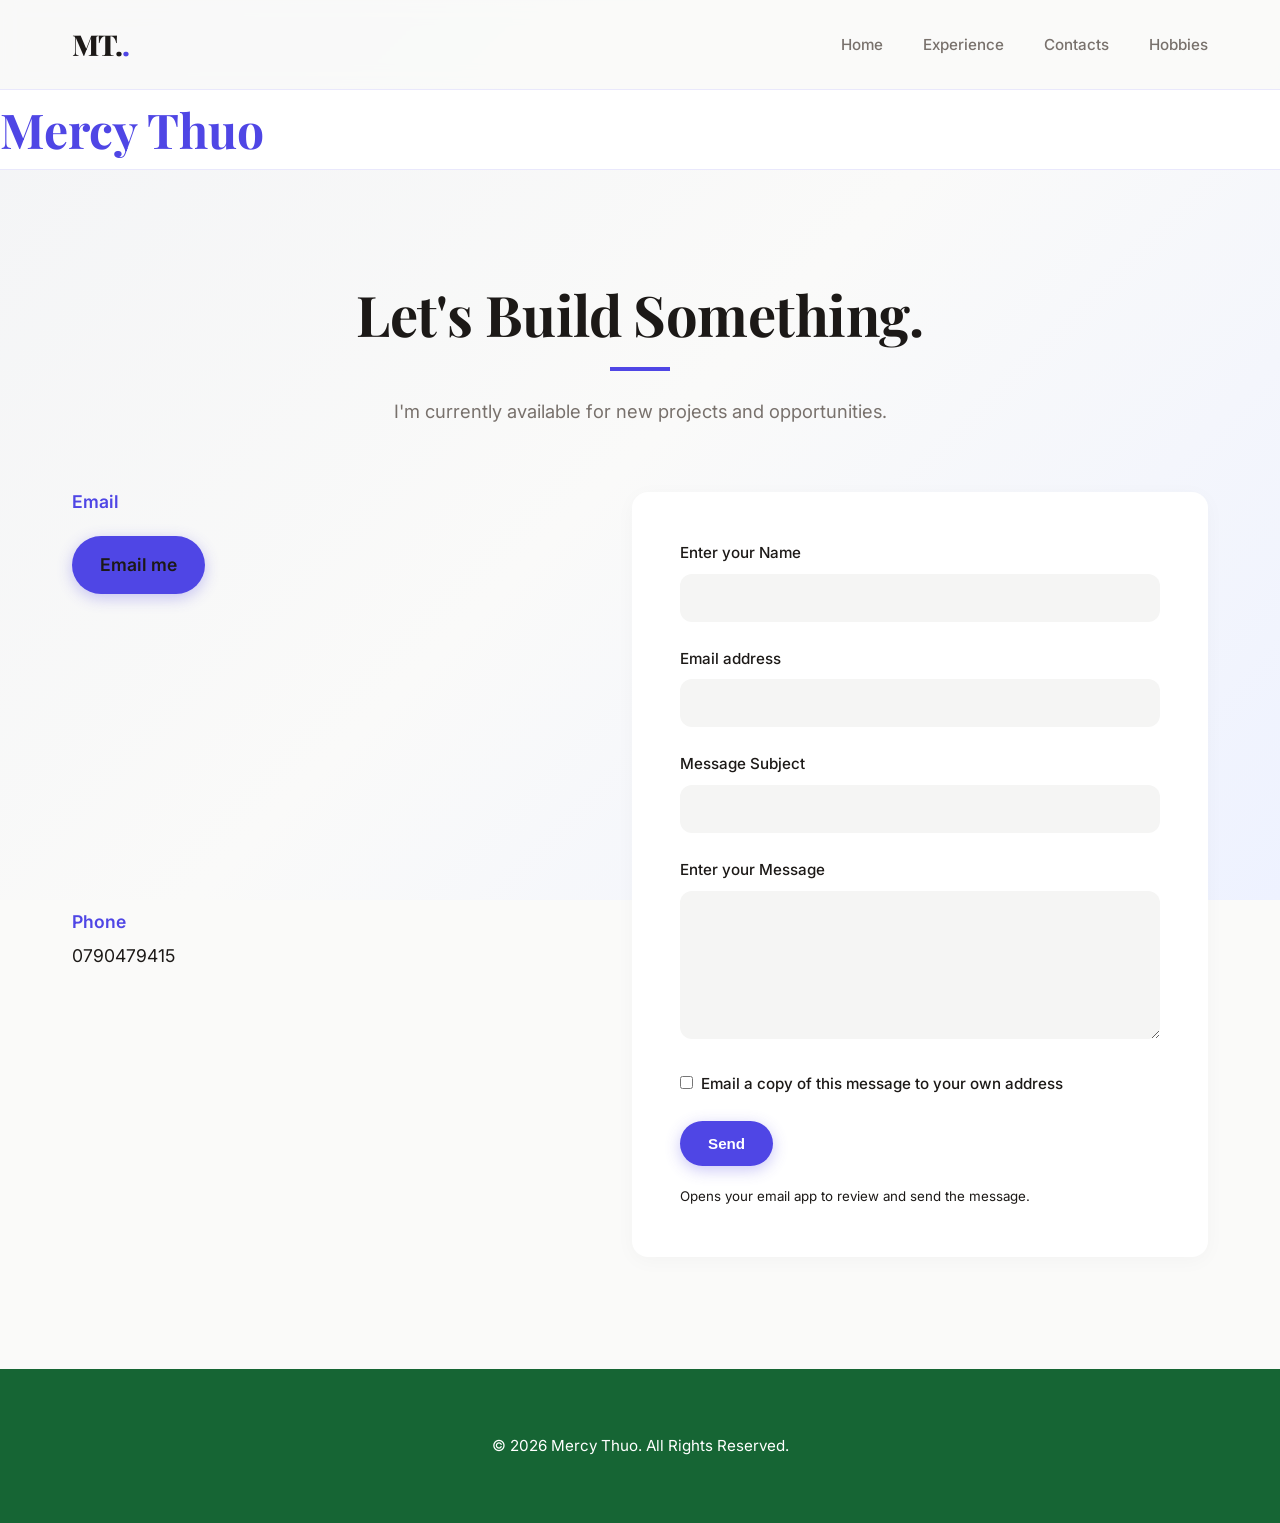
==== commit eb35f071: "Update Mercy contact link" ====
--- a/contacts.html
+++ b/contacts.html
@@ -43,7 +43,6 @@
                 <div class="contact-info">
                     <div class="info-card">
                         <h4>Email</h4>
-                        <a href="mailto:scarletkilemi@gmail.com" class="contact-link">scarletkilemi@gmail.com</a>
                         <a href="mailto:scarletkilemi@gmail.com" class="btn btn-primary email-me">Email me</a>
                     </div>
                     <div class="info-card">
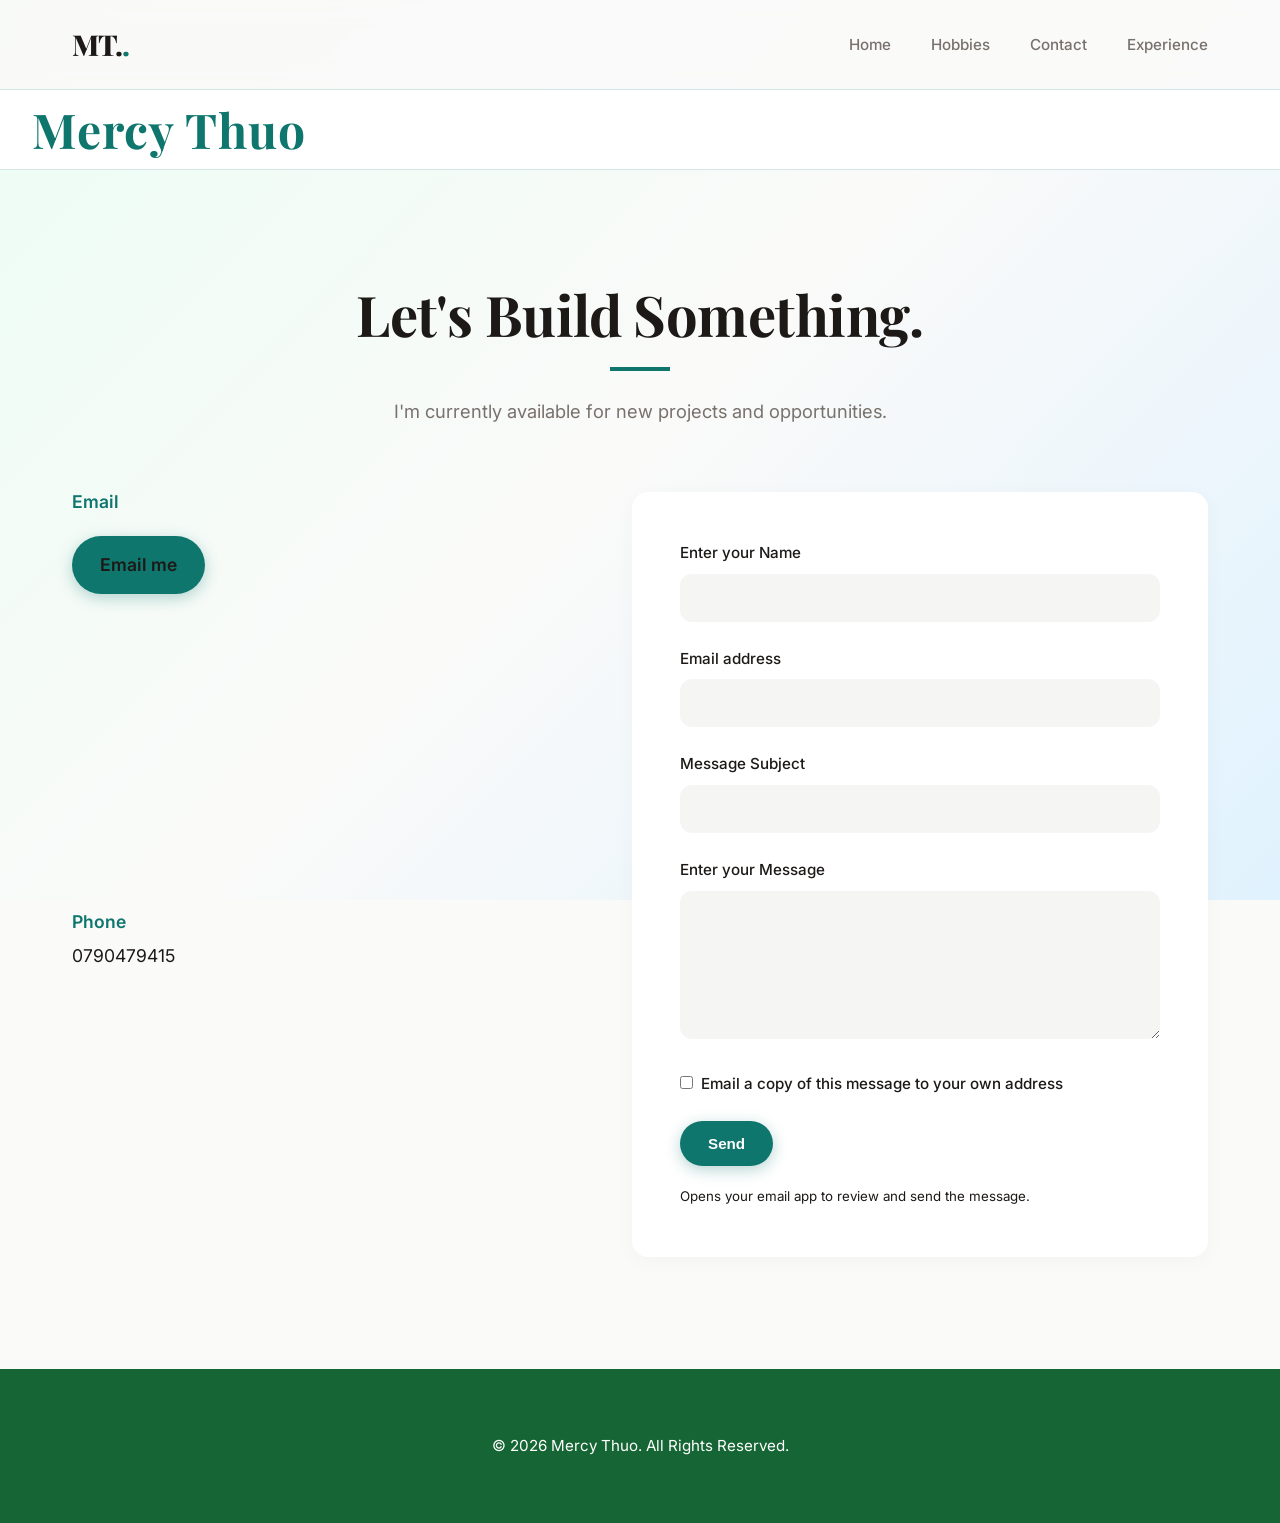
==== commit 574dc16c: "Add CV table and page navigation" ====
--- a/contacts.html
+++ b/contacts.html
@@ -19,11 +19,9 @@
             <button class="menu-button" aria-label="Toggle navigation menu" aria-expanded="false">&#9776;</button>
             <ul class="nav-links">
                 <li><a href="index.html">Home</a></li>
-
-
+                <li><a href="hobbies.html">Hobbies</a></li>
+                <li><a href="contacts.html" class="active" aria-current="page">Contact</a></li>
                 <li><a href="experience.html">Experience</a></li>
-                <li><a href="contacts.html">Contacts</a></li>
-                <li><a href="hobbies.html">Hobbies</a></li>
             </ul>
 
         </nav>
--- a/style.css
+++ b/style.css
@@ -1,825 +1,5 @@
-/* =========================================
-   MERCY THUO | NEW PREMIUM LOOK
-========================================= */
-
-@import url('https://fonts.googleapis.com/css2?family=Inter:wght@400;500;600&family=Playfair+Display:wght@600;700;800&display=swap');
-
-/* =========================================
-   ROOT VARIABLES (THEMING)
-========================================= */
-:root {
-    /* Indigo / Violet Theme Colors */
-    --primary: #4F46E5; /* Indigo 600 */
-    --primary-dark: #3730A3; /* Indigo 800 */
-    --primary-light: #818CF8; /* Indigo 400 */
-    --cyan: #F43F5E; /* Rose accent */
-
-    /* Light Theme (Default) */
-    --background: #FAFAF9; /* Warm off-white */
-    --background-grad: linear-gradient(135deg, #F3F4F6 0%, #FAFAF9 50%, #EEF2FF 100%);
-    --surface: #FFFFFF;
-    --surface-light: #F5F5F4;
-    --text: #1C1917; /* Very dark stone */
-    --text-muted: #78716C;
-    --border: transparent; /* Removing hard borders for a cleaner look */
-    --shadow-sm: 0 4px 20px rgba(0,0,0,0.03);
-    --shadow-md: 0 8px 30px rgba(0,0,0,0.06);
-    --shadow-lg: 0 15px 40px rgba(0,0,0,0.08);
-
-    /* Misc */
-    --radius: 16px;
-}
-
-[data-theme="dark"] {
-    /* Deep rich dark theme */
-    --background: #09090B; /* Zinc 950 */
-    --background-grad: linear-gradient(135deg, #18181B 0%, #09090B 50%, #1E1B4B 100%);
-    --surface: #18181B; /* Zinc 900 */
-    --surface-light: #27272A; /* Zinc 800 */
-    --text: #FAFAFA;
-    --text-muted: #A1A1AA;
-    --border: transparent;
-    --shadow-sm: 0 4px 20px rgba(0,0,0,0.4);
-    --shadow-md: 0 8px 30px rgba(0,0,0,0.6);
-    --shadow-lg: 0 15px 40px rgba(0,0,0,0.8);
-}
-
-/* =========================================
-   RESET & BASE
-========================================= */
-* {
-    margin: 0;
-    padding: 0;
-    box-sizing: border-box;
-}
-
-button:focus {
-    outline: none;
-}
-
-html {
-    scroll-behavior: auto;
-    scroll-padding-top: 90px;
-}
-
-body {
-    font-family: 'Inter', sans-serif;
-    background-color: var(--background);
-    background-image: var(--background-grad);
-    background-attachment: fixed;
-    color: var(--text);
-    line-height: 1.7;
-}
-
-img {
-    max-width: 100%;
-    display: block;
-}
-
-ul {
-    list-style: none;
-}
-
-a {
-    text-decoration: none;
-    color: inherit;
-}
-
-/* =========================================
-   TYPOGRAPHY
-========================================= */
-h1, h2, h3, h4, h5, h6 {
-    font-family: 'Playfair Display', serif; /* Elegant Serif for headings */
-    font-weight: 700;
-    line-height: 1.15;
-    color: var(--text);
-}
-
-.section-header {
-    margin-bottom: 4rem;
-    text-align: center;
-}
-
-.section-header h2 {
-    font-size: clamp(2.5rem, 5vw, 3.5rem);
-    letter-spacing: -0.01em;
-}
-
-.section-header h2::after {
-    content: "";
-    display: block;
-    width: 60px;
-    height: 4px;
-    background: var(--primary);
-    margin: 20px auto 0;
-}
-
-.section-header p {
-    color: var(--text-muted);
-    margin-top: 1.5rem;
-    font-size: 1.15rem;
-    line-height: 1.8;
-}
-
-/* =========================================
-   BUTTONS
-========================================= */
-.btn {
-    display: inline-flex;
-    align-items: center;
-    justify-content: center;
-    padding: 14px 28px;
-    border-radius: 999px; /* Pill shaped buttons */
-    font-weight: 600;
-    font-size: 0.95rem;
-    cursor: pointer;
-    border: none;
-}
-
-.btn-primary {
-    background-color: var(--primary);
-    color: #FFFFFF;
-    box-shadow: 0 4px 15px rgba(79, 70, 229, 0.3);
-}
-
-.btn-outline {
-    background-color: var(--surface);
-    color: var(--text);
-    box-shadow: var(--shadow-sm);
-}
-
-.btn-text {
-    background-color: transparent;
-    color: var(--primary);
-    padding: 14px 20px;
-}
-
-.btn-small {
-    padding: 10px 20px;
-    font-size: 0.85rem;
-    border-radius: 999px;
-    background-color: var(--primary);
-    color: #FFFFFF;
-}
-
-.btn-small.btn-outline {
-    background-color: var(--surface-light);
-    color: var(--text);
-}
-
-/* =========================================
-   HEADER & NAVIGATION
-========================================= */
-header {
-    position: sticky;
-    top: 0;
-    z-index: 1000;
-    background-color: rgba(250, 250, 249, 0.9);
-    backdrop-filter: blur(10px);
-}
-
-[data-theme="dark"] header {
-    background-color: rgba(9, 9, 11, 0.9);
-}
-
-nav {
-    max-width: 1200px;
-    margin: 0 auto;
-    padding: 1.25rem 2rem;
-    display: flex;
-    justify-content: space-between;
-    align-items: center;
-}
-
-.logo a {
-    font-family: 'Playfair Display', serif;
-    font-size: 1.8rem;
-    font-weight: 800;
-    letter-spacing: -0.05em;
-    color: var(--text);
-}
-
-.logo a::after {
-    content: ".";
-    color: var(--primary);
-}
-
-.nav-links {
-    display: flex;
-    align-items: center;
-    gap: 2.5rem;
-}
-
-.nav-links a {
-    font-size: 0.95rem;
-    font-weight: 500;
-    color: var(--text-muted);
-}
-
-.nav-links a.active {
-    color: var(--primary);
-    font-weight: 600;
-}
-
-.nav-download-btn {
-    padding: 10px 20px;
-    background-color: var(--primary);
-    border-radius: 999px;
-    color: #FFF !important;
-}
-
-.nav-controls {
-    display: flex;
-    align-items: center;
-    gap: 1.5rem;
-}
-
-.theme-toggle {
-    background: transparent;
-    border: none;
-    font-size: 1.25rem;
-    cursor: pointer;
-    color: var(--text);
-    display: flex;
-    align-items: center;
-    justify-content: center;
-    width: 40px;
-    height: 40px;
-}
-
-.menu-button {
-    display: none;
-    background: transparent;
-    border: none;
-    color: var(--text);
-    font-size: 1.5rem;
-    cursor: pointer;
-}
-
-
-/* =========================================
-   SITE NAME BANNER
-========================================= */
-.site-name-banner {
-    overflow: hidden;
-    white-space: nowrap;
-    padding: 0.75rem 0;
-    background-color: var(--surface);
-    border-top: 1px solid rgba(79, 70, 229, 0.12);
-    border-bottom: 1px solid rgba(79, 70, 229, 0.12);
-}
-
-.site-name-banner p {
-    display: inline-block;
-    margin: 0;
-    font-family: 'Playfair Display', serif;
-    font-size: 48px;
-    font-weight: 700;
-    line-height: 1.15;
-    color: var(--primary);
-    animation: name-slide 10s ease-in-out infinite alternate;
-}
-
-@keyframes name-slide {
-    from { transform: translateX(0); }
-    to { transform: translateX(calc(100vw - 100%)); }
-}
-
-/* =========================================
-   HOBBIES PAGE
-========================================= */
-.hobbies-page {
-    background-color: #eaf6ff;
-    background-image: none;
-}
-
-.hobbies-content {
-    max-width: 760px;
-    margin: 0 auto;
-    padding: 2.5rem;
-    background: rgba(255, 255, 255, 0.78);
-    border-radius: var(--radius);
-    box-shadow: var(--shadow-sm);
-}
-
-.hobbies-content h2 {
-    margin-top: 2rem;
-    font-size: 1.5rem;
-}
-
-.hobbies-content h2:first-child { margin-top: 0; }
-
-.hobby-list {
-    margin: 1rem 0 0;
-    padding-left: 1.5rem;
-}
-
-.hobby-list li { margin-bottom: 0.85rem; }
-.hobby-list-ordered { list-style: decimal; }
-.hobby-list-unordered { list-style: disc; }
-.suggestion-label, .hobby-note { color: var(--text-muted); font-family: 'Inter', sans-serif; font-size: 0.95rem; }
-.hobby-note { margin-top: 0.75rem; }
-.email-me { margin-top: 1rem; }
-
-@media (prefers-reduced-motion: reduce) {
-    .site-name-banner p { animation: none; }
-}
-
-/* =========================================
-   LAYOUT SECTIONS
-========================================= */
-section {
-    max-width: 1200px;
-    margin: 0 auto;
-    padding: 7rem 2rem;
-}
-
-/* =========================================
-   HERO SECTION
-========================================= */
-.hero {
-    display: flex;
-    flex-direction: row-reverse;
-    align-items: center;
-    justify-content: space-between;
-    gap: 5rem;
-    min-height: calc(100vh - 90px);
-}
-
-.hero-content {
-    flex: 1;
-    max-width: 600px;
-}
-
-.greeting {
-    font-size: 1.1rem;
-    font-weight: 600;
-    color: var(--primary);
-    margin-bottom: 1rem;
-    letter-spacing: 0.1em;
-    text-transform: uppercase;
-}
-
-.hero-content h1 {
-    font-size: clamp(3rem, 6vw, 4.5rem);
-    letter-spacing: -0.02em;
-    margin-bottom: 1.5rem;
-}
-
-.hero-content h2 {
-    font-family: 'Inter', sans-serif;
-    font-size: clamp(1.2rem, 2.5vw, 1.5rem);
-    font-weight: 400;
-    color: var(--text-muted);
-    margin-bottom: 1.5rem;
-}
-
-.hero-content .summary {
-    font-size: 1.1rem;
-    color: var(--text-muted);
-    margin-bottom: 3rem;
-    line-height: 1.8;
-}
-
-.hero-buttons {
-    display: flex;
-    flex-wrap: wrap;
-    gap: 1.25rem;
-    align-items: center;
-}
-
-.hero-image {
-    flex: 1;
-    display: flex;
-    justify-content: center;
-    align-items: center;
-}
-
-.hero-image img {
-    width: 100%;
-    max-width: 420px;
-    aspect-ratio: 1;
-    object-fit: cover;
-    border-radius: 999px; /* Perfect circle for the portrait */
-    box-shadow: var(--shadow-lg);
-}
-
-/* =========================================
-   ABOUT SECTION
-========================================= */
-.about-content {
-    max-width: 800px;
-    margin: 0 auto;
-    text-align: center;
-    font-size: 1.25rem;
-    color: var(--text);
-    line-height: 1.9;
-}
-
-.about-content p {
-    margin-bottom: 2rem;
-}
-
-/* =========================================
-   SKILLS SECTION
-========================================= */
-.skills-container {
-    display: grid;
-    grid-template-columns: repeat(auto-fit, minmax(260px, 1fr));
-    gap: 2.5rem;
-}
-
-.skill-card {
-    background-color: var(--surface);
-    padding: 2.5rem;
-    border-radius: var(--radius);
-    box-shadow: var(--shadow-sm);
-}
-
-.skill-card h3 {
-    font-size: 1.4rem;
-    margin-bottom: 1.5rem;
-}
-
-.skill-list li {
-    color: var(--text-muted);
-    margin-bottom: 1rem;
-    padding-left: 1.5rem;
-    position: relative;
-    font-weight: 500;
-}
-
-.skill-list li::before {
-    content: "•";
-    position: absolute;
-    left: 0;
-    color: var(--primary);
-    font-weight: bold;
-    font-size: 1.2rem;
-    line-height: 1.2;
-}
-
-/* =========================================
-   EXPERIENCE & EDUCATION CARDS
-========================================= */
-.timeline {
-    display: grid;
-    grid-template-columns: 1fr;
-    gap: 2.5rem;
-    max-width: 800px;
-    margin: 0 auto;
-}
-
-.timeline-item {
-    background-color: var(--surface);
-    padding: 3rem;
-    border-radius: var(--radius);
-    box-shadow: var(--shadow-sm);
-    text-align: center;
-}
-
-.timeline-dot {
-    display: none;
-}
-
-.timeline-content h3 {
-    font-size: 1.5rem;
-    margin-bottom: 0.5rem;
-}
-
-.timeline-date {
-    display: inline-block;
-    font-size: 0.85rem;
-    font-weight: 600;
-    color: var(--primary);
-    margin-bottom: 1.5rem;
-    text-transform: uppercase;
-    letter-spacing: 0.05em;
-}
-
-.timeline-content p {
-    color: var(--text-muted);
-}
-
-.institution {
-    font-family: 'Playfair Display', serif;
-    font-size: 1.2rem;
-    color: var(--text);
-    margin-bottom: 1rem;
-}
-
-.placeholder-item {
-    opacity: 0.6;
-}
-
-/* =========================================
-   PROJECTS SECTION
-========================================= */
-.projects-container {
-    display: grid;
-    grid-template-columns: repeat(auto-fit, minmax(340px, 1fr));
-    gap: 3rem;
-}
-
-.project-card {
-    background-color: var(--surface);
-    border-radius: var(--radius);
-    overflow: hidden;
-    display: flex;
-    flex-direction: column;
-    box-shadow: var(--shadow-sm);
-}
-
-.project-image {
-    width: 100%;
-    height: 240px;
-    background-color: var(--surface-light);
-}
-
-.project-image img {
-    width: 100%;
-    height: 100%;
-    object-fit: cover;
-}
-
-.project-info {
-    padding: 2.5rem;
-    flex: 1;
-    display: flex;
-    flex-direction: column;
-}
-
-.project-info h3 {
-    font-size: 1.8rem;
-    margin-bottom: 1rem;
-}
-
-.project-desc {
-    color: var(--text-muted);
-    margin-bottom: 2rem;
-    flex: 1;
-    line-height: 1.7;
-}
-
-.project-tech, .project-role {
-    font-size: 0.9rem;
-    color: var(--text);
-    margin-bottom: 0.75rem;
-}
-
-.project-tech strong, .project-role strong {
-    color: var(--primary);
-}
-
-.project-links {
-    margin-top: 2rem;
-    display: flex;
-    gap: 1rem;
-}
-
-/* =========================================
-   CERTIFICATIONS
-========================================= */
-.cert-container {
-    display: grid;
-    grid-template-columns: repeat(auto-fit, minmax(300px, 1fr));
-    gap: 2rem;
-}
-
-.cert-item {
-    background-color: var(--surface);
-    padding: 2.5rem;
-    border-radius: var(--radius);
-    box-shadow: var(--shadow-sm);
-    text-align: center;
-}
-
-.cert-item h3 {
-    font-size: 1.3rem;
-    margin-bottom: 0.75rem;
-}
-
-.cert-issuer {
-    color: var(--text-muted);
-    font-size: 1rem;
-    margin-bottom: 1.5rem;
-}
-
-.cert-date {
-    display: inline-block;
-    padding: 6px 12px;
-    background-color: var(--surface-light);
-    border-radius: 999px;
-    font-size: 0.85rem;
-    color: var(--text);
-    font-weight: 600;
-}
-
-/* =========================================
-   CONTACT SECTION
-========================================= */
-.contact-container {
-    display: grid;
-    grid-template-columns: 1fr 1.2fr;
-    gap: 5rem;
-}
-
-.contact-info {
-    display: grid;
-    grid-template-columns: 1fr;
-    gap: 2rem;
-}
-
-.info-card {
-    background-color: transparent;
-    padding: 0;
-}
-
-.info-card h4 {
-    color: var(--primary);
-    margin-bottom: 0.5rem;
-    font-size: 1.1rem;
-    font-family: 'Inter', sans-serif;
-    font-weight: 600;
-    display: flex;
-    align-items: center;
-    gap: 0.5rem;
-}
-
-.info-card p, .info-card a {
-    color: var(--text);
-    font-size: 1.1rem;
-}
-
-.social-links {
-    display: flex;
-    gap: 1.5rem;
-    flex-wrap: wrap;
-    margin-top: 0.5rem;
-}
-
-.social-links a {
-    font-weight: 500;
-}
-
-.contact-form {
-    background-color: var(--surface);
-    padding: 3rem;
-    border-radius: var(--radius);
-    box-shadow: var(--shadow-sm);
-}
-
-.form-group {
-    margin-bottom: 1.5rem;
-}
-
-.form-group label {
-    display: block;
-    margin-bottom: 0.5rem;
-    font-weight: 500;
-    font-size: 0.95rem;
-}
-
-.form-group input,
-.form-group textarea {
-    width: 100%;
-    padding: 14px 18px;
-    background-color: var(--surface-light);
-    border: none;
-    border-radius: 12px;
-    color: var(--text);
-    font-family: inherit;
-    font-size: 1rem;
-}
-
-.error-msg {
-    display: none;
-    color: #ef4444;
-    font-size: 0.85rem;
-    margin-top: 0.5rem;
-}
-
-/* Show validation errors when the script adds .error to a field group */
-.form-group.error .error-msg {
-    display: block;
-}
-
-.form-group.error input,
-.form-group.error textarea {
-    outline: 2px solid #ef4444;
-    outline-offset: 2px;
-}
-
-.form-status {
-    margin-top: 1rem;
-    font-weight: 500;
-    font-size: 0.95rem;
-}
-
-/* =========================================
-   FOOTER
-========================================= */
-footer {
-    background-color: #166534;
-    padding: 4rem 2rem;
-}
-
-.footer-bottom {
-    max-width: 1200px;
-    margin: 0 auto;
-    text-align: center;
-    color: #ffffff;
-    font-size: 0.95rem;
-}
-
-.footer-bottom a {
-    color: #ffffff;
-}
-
-/* =========================================
-   RESPONSIVE DESIGN
-========================================= */
-@media (max-width: 1024px) {
-    .hero {
-        gap: 3rem;
-    }
-    .contact-container {
-        grid-template-columns: 1fr;
-        gap: 4rem;
-    }
-}
-
-@media (max-width: 768px) {
-    .menu-button {
-        display: block;
-    }
-
-    .nav-links {
-        position: fixed;
-        top: 73px;
-        left: 0;
-        width: 100%;
-        background-color: var(--surface);
-        flex-direction: column;
-        align-items: center;
-        padding: 3rem 2rem;
-        gap: 2rem;
-        box-shadow: var(--shadow-md);
-        display: none;
-        z-index: 999;
-    }
-
-    .nav-links.active {
-        display: flex;
-    }
-
-    .hero {
-        flex-direction: column-reverse;
-
-        text-align: center;
-        padding-top: 2rem;
-    }
-
-    .hero-content {
-        max-width: 100%;
-    }
-
-    .hero-buttons {
-        justify-content: center;
-    }
-
-    .contact-info {
-        text-align: center;
-    }
-
-    .social-links {
-        justify-content: center;
-    }
-}
-
-@media (max-width: 480px) {
-    section {
-        padding: 4rem 1.5rem;
-    }
-
-    .hero-image img {
-        max-width: 260px;
-    }
-
-    .timeline-item, .project-info, .contact-form, .skill-card, .cert-item {
-        padding: 1.5rem;
-    }
-
-    /* Force all grids to a single column on very small phones to prevent horizontal scrolling */
-    .projects-container,
-    .skills-container,
-    .cert-container,
-    .contact-container {
-        grid-template-columns: 1fr;
-    }
-}
-
-@media (max-width: 768px) {
-    .site-name-banner p { font-size: 2rem; }
-    .hobbies-content { padding: 1.75rem; }
-}
+@import url("styles/mercy-part-1.css");
+@import url("styles/mercy-part-2.css");
+@import url("styles/mercy-part-3.css");
+@import url("styles/mercy-part-4.css");
+@import url("styles/mercy-part-5.css");
